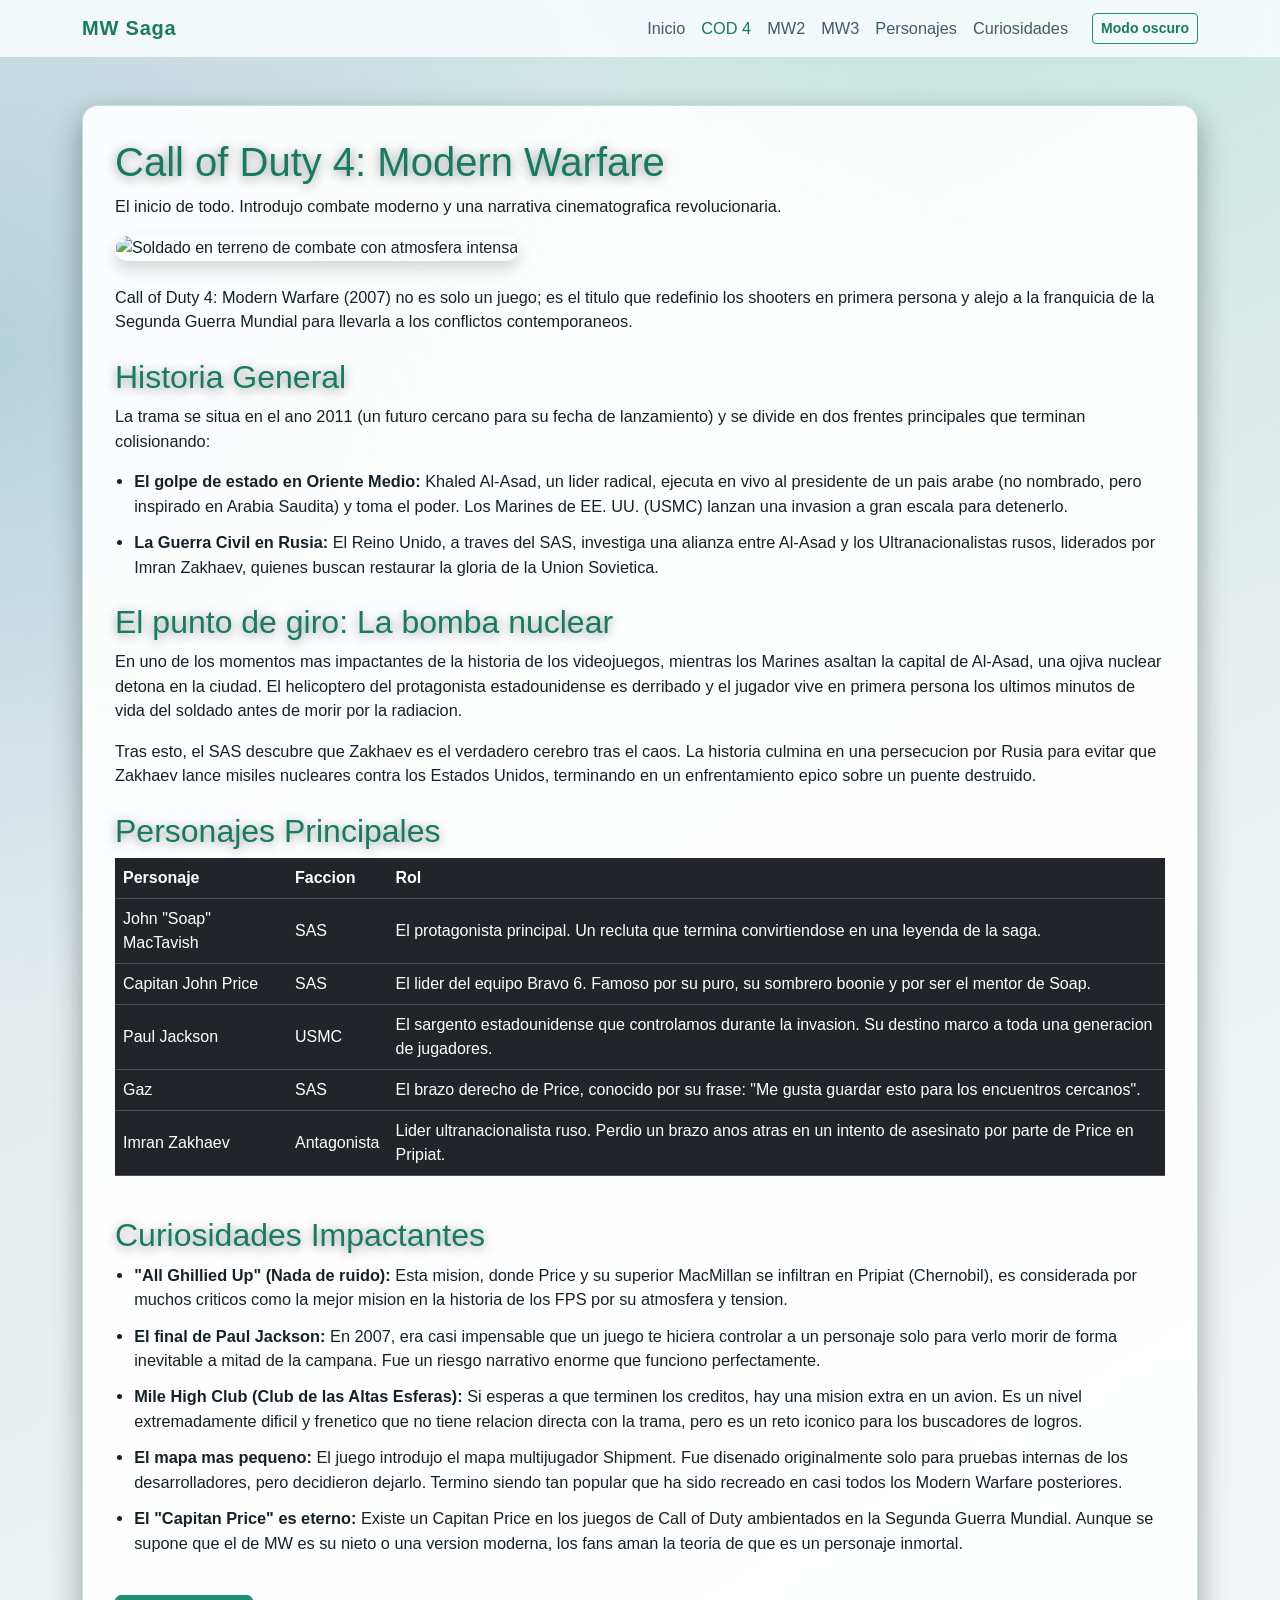
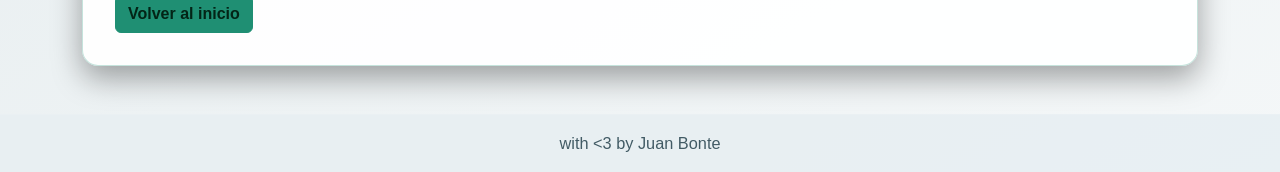
==== cod4.html @ b8493500 "Add initial HTML structure and content for Modern Warfare saga pages - Created index.html with a her" ====
<!DOCTYPE html>
<html lang="es">
<head>
    <meta charset="UTF-8">
    <meta name="viewport" content="width=device-width, initial-scale=1">
    <link href="https://cdn.jsdelivr.net/npm/bootstrap@5.3.8/dist/css/bootstrap.min.css" rel="stylesheet">
    <link href="styles.css" rel="stylesheet">
    <title>COD 4</title>
</head>
<body>
    <nav class="navbar navbar-expand-lg navbar-dark">
        <div class="container">
            <a class="navbar-brand" href="index.html">MW Saga</a>
            <button class="navbar-toggler" type="button" data-bs-toggle="collapse" data-bs-target="#menu"
                aria-controls="menu" aria-expanded="false" aria-label="Abrir menu de navegacion">
                <span class="navbar-toggler-icon"></span>
            </button>
            <div class="collapse navbar-collapse" id="menu">
                <ul class="navbar-nav ms-auto">
                    <li class="nav-item"><a class="nav-link" href="index.html">Inicio</a></li>
                    <li class="nav-item"><a class="nav-link active" href="cod4.html" aria-current="page">COD 4</a></li>
                    <li class="nav-item"><a class="nav-link" href="mw2.html">MW2</a></li>
                    <li class="nav-item"><a class="nav-link" href="mw3.html">MW3</a></li>
                    <li class="nav-item"><a class="nav-link" href="personajes.html">Personajes</a></li>
                    <li class="nav-item"><a class="nav-link" href="curiosidades.html">Curiosidades</a></li>
                </ul>
                <button class="btn btn-sm btn-outline-accent ms-lg-3 mt-3 mt-lg-0" type="button" id="themeToggle"
                    aria-label="Cambiar entre tema claro y oscuro">
                    Tema
                </button>
            </div>
        </div>
    </nav>

    <main class="container page-section">
        <section class="content-card fade-in delay-1">
            <h1>Call of Duty 4: Modern Warfare</h1>
            <p>
                El inicio de todo. Introdujo combate moderno y una narrativa cinematografica revolucionaria.
            </p>
            <img src="https://static.wikia.nocookie.net/cod/images/b/b9/Car%C3%A1tula_COD4_MW.jpg/revision/latest?cb=20100107222404&path-prefix=es"
                class="img-fluid rounded-4 shadow content-image fade-in delay-2"
                alt="Soldado en terreno de combate con atmosfera intensa">

            <div class="mt-4 fade-in delay-2">
                <p>
                    Call of Duty 4: Modern Warfare (2007) no es solo un juego; es el titulo que redefinio
                    los shooters en primera persona y alejo a la franquicia de la Segunda Guerra Mundial
                    para llevarla a los conflictos contemporaneos.
                </p>

                <h2 class="mt-4">Historia General</h2>
                <p>
                    La trama se situa en el ano 2011 (un futuro cercano para su fecha de lanzamiento)
                    y se divide en dos frentes principales que terminan colisionando:
                </p>
                <ul class="curiosity-list">
                    <li>
                        <strong>El golpe de estado en Oriente Medio:</strong> Khaled Al-Asad,
                        un lider radical, ejecuta en vivo al presidente de un pais arabe
                        (no nombrado, pero inspirado en Arabia Saudita) y toma el poder.
                        Los Marines de EE. UU. (USMC) lanzan una invasion a gran escala para detenerlo.
                    </li>
                    <li>
                        <strong>La Guerra Civil en Rusia:</strong> El Reino Unido, a traves del SAS,
                        investiga una alianza entre Al-Asad y los Ultranacionalistas rusos,
                        liderados por Imran Zakhaev, quienes buscan restaurar la gloria
                        de la Union Sovietica.
                    </li>
                </ul>

                <h2 class="mt-4">El punto de giro: La bomba nuclear</h2>
                <p>
                    En uno de los momentos mas impactantes de la historia de los videojuegos,
                    mientras los Marines asaltan la capital de Al-Asad, una ojiva nuclear detona
                    en la ciudad. El helicoptero del protagonista estadounidense es derribado y
                    el jugador vive en primera persona los ultimos minutos de vida del soldado
                    antes de morir por la radiacion.
                </p>
                <p>
                    Tras esto, el SAS descubre que Zakhaev es el verdadero cerebro tras el caos.
                    La historia culmina en una persecucion por Rusia para evitar que Zakhaev lance
                    misiles nucleares contra los Estados Unidos, terminando en un enfrentamiento
                    epico sobre un puente destruido.
                </p>

                <h2 class="mt-4">Personajes Principales</h2>
                <div class="table-responsive">
                    <table class="table table-dark table-hover align-middle">
                        <thead>
                            <tr>
                                <th>Personaje</th>
                                <th>Faccion</th>
                                <th>Rol</th>
                            </tr>
                        </thead>
                        <tbody>
                            <tr>
                                <td>John "Soap" MacTavish</td>
                                <td>SAS</td>
                                <td>El protagonista principal. Un recluta que termina convirtiendose en una leyenda de la saga.</td>
                            </tr>
                            <tr>
                                <td>Capitan John Price</td>
                                <td>SAS</td>
                                <td>El lider del equipo Bravo 6. Famoso por su puro, su sombrero boonie y por ser el mentor de Soap.</td>
                            </tr>
                            <tr>
                                <td>Paul Jackson</td>
                                <td>USMC</td>
                                <td>El sargento estadounidense que controlamos durante la invasion. Su destino marco a toda una generacion de jugadores.</td>
                            </tr>
                            <tr>
                                <td>Gaz</td>
                                <td>SAS</td>
                                <td>El brazo derecho de Price, conocido por su frase: "Me gusta guardar esto para los encuentros cercanos".</td>
                            </tr>
                            <tr>
                                <td>Imran Zakhaev</td>
                                <td>Antagonista</td>
                                <td>Lider ultranacionalista ruso. Perdio un brazo anos atras en un intento de asesinato por parte de Price en Pripiat.</td>
                            </tr>
                        </tbody>
                    </table>
                </div>

                <h2 class="mt-4">Curiosidades Impactantes</h2>
                <ul class="curiosity-list">
                    <li>
                        <strong>"All Ghillied Up" (Nada de ruido):</strong>
                        Esta mision, donde Price y su superior MacMillan se infiltran en Pripiat
                        (Chernobil), es considerada por muchos criticos como la mejor mision en la
                        historia de los FPS por su atmosfera y tension.
                    </li>
                    <li>
                        <strong>El final de Paul Jackson:</strong>
                        En 2007, era casi impensable que un juego te hiciera controlar a un personaje
                        solo para verlo morir de forma inevitable a mitad de la campana.
                        Fue un riesgo narrativo enorme que funciono perfectamente.
                    </li>
                    <li>
                        <strong>Mile High Club (Club de las Altas Esferas):</strong>
                        Si esperas a que terminen los creditos, hay una mision extra en un avion.
                        Es un nivel extremadamente dificil y frenetico que no tiene relacion directa
                        con la trama, pero es un reto iconico para los buscadores de logros.
                    </li>
                    <li>
                        <strong>El mapa mas pequeno:</strong>
                        El juego introdujo el mapa multijugador Shipment. Fue disenado originalmente
                        solo para pruebas internas de los desarrolladores, pero decidieron dejarlo.
                        Termino siendo tan popular que ha sido recreado en casi todos los
                        Modern Warfare posteriores.
                    </li>
                    <li>
                        <strong>El "Capitan Price" es eterno:</strong>
                        Existe un Capitan Price en los juegos de Call of Duty ambientados en la
                        Segunda Guerra Mundial. Aunque se supone que el de MW es su nieto o una
                        version moderna, los fans aman la teoria de que es un personaje inmortal.
                    </li>
                </ul>
            </div>

            <a href="index.html" class="btn btn-accent mt-4">Volver al inicio</a>
        </section>
    </main>

    <footer class="footer text-center">
        <p>with &lt;3 by Juan Bonte</p>
    </footer>

    <script src="https://cdn.jsdelivr.net/npm/bootstrap@5.3.8/dist/js/bootstrap.bundle.min.js"></script>
    <script src="script.js"></script>
</body>
</html>
---- styles.css ----
:root {
	--bg-primary: #080c0f;
	--bg-secondary: #10171d;
	--surface: rgba(18, 28, 34, 0.9);
	--text-primary: #eaf6f5;
	--text-muted: #b6c9c7;
	--accent: #12cc87;
	--accent-strong: #0fe29a;
	--border: rgba(18, 204, 135, 0.35);
	--nav-bg: rgba(6, 11, 14, 0.9);
	--footer-bg: rgba(4, 7, 9, 0.95);
}

body[data-theme="light"] {
	--bg-primary: #dbe5e8;
	--bg-secondary: #f4f7f8;
	--surface: rgba(255, 255, 255, 0.92);
	--text-primary: #132229;
	--text-muted: #425b65;
	--accent: #1f8f73;
	--accent-strong: #167b61;
	--border: rgba(31, 143, 115, 0.25);
	--nav-bg: rgba(249, 252, 253, 0.88);
	--footer-bg: rgba(232, 240, 243, 0.95);
}

body {
	min-height: 100vh;
	color: var(--text-primary);
	font-family: "Trebuchet MS", "Segoe UI", sans-serif;
	background:
		radial-gradient(circle at 80% -10%, rgba(18, 204, 135, 0.16), transparent 40%),
		radial-gradient(circle at 0% 20%, rgba(23, 126, 163, 0.2), transparent 35%),
		linear-gradient(150deg, var(--bg-primary), var(--bg-secondary));
}

.navbar {
	background: var(--nav-bg);
	border-bottom: 1px solid rgba(255, 255, 255, 0.08);
	backdrop-filter: blur(6px);
}

.navbar-brand {
	color: var(--accent-strong);
	font-weight: 700;
	letter-spacing: 0.04em;
}

.nav-link {
	color: var(--text-muted);
}

.nav-link:hover,
.nav-link.active {
	color: var(--accent-strong) !important;
}

.btn-outline-accent {
	border-color: var(--accent);
	color: var(--accent-strong);
	font-weight: 600;
}

.btn-outline-accent:hover {
	background: var(--accent);
	border-color: var(--accent);
	color: #041e14;
}

.hero {
	padding: 7rem 1rem;
	background:
		linear-gradient(120deg, rgba(8, 12, 15, 0.9), rgba(16, 44, 36, 0.72)),
		url("https://encrypted-tbn0.gstatic.com/images?q=tbn:ANd9GcRF322zccZnm2xFws5Xa_e3-TUmlehtG5Pqtg&s") center/cover;
	border-bottom: 1px solid rgba(255, 255, 255, 0.08);
}

.hero h1,
h1,
h2 {
	color: var(--accent-strong);
	text-shadow: 0 2px 12px rgba(0, 0, 0, 0.45);
}

.hero-subtitle {
	max-width: 680px;
	margin: 0.75rem auto 1.5rem;
	color: var(--text-primary);
	font-size: 1.15rem;
}

p,
li {
	color: var(--text-primary);
	font-size: 1.02rem;
}

.page-section {
	margin-top: 3rem;
	margin-bottom: 3rem;
}

.content-card {
	padding: 2rem;
	border: 1px solid var(--border);
	border-radius: 1rem;
	background: var(--surface);
	box-shadow: 0 12px 30px rgba(0, 0, 0, 0.35);
}

.content-image {
	width: 100%;
	border: 1px solid rgba(255, 255, 255, 0.15);
}

.btn-accent {
	background-color: var(--accent);
	border-color: var(--accent);
	color: #032416;
	font-weight: 700;
}

.btn-accent:hover {
	background-color: var(--accent-strong);
	border-color: var(--accent-strong);
	color: #00150d;
}

.character-list .list-group-item {
	background-color: rgba(8, 12, 15, 0.65);
	border-color: rgba(255, 255, 255, 0.14);
	color: var(--text-primary);
	padding: 0.9rem 1rem;
}

.character-list .list-group-item:hover {
	background-color: rgba(18, 204, 135, 0.2);
}

.character-trigger {
	width: 100%;
	padding: 0;
	background: transparent;
	border: 0;
	text-align: left;
	color: inherit;
	font-size: 1.02rem;
	font-weight: 600;
}

.character-trigger:focus-visible {
	outline: 2px solid var(--accent-strong);
	outline-offset: 3px;
	border-radius: 0.2rem;
}

.character-detail {
	margin-bottom: 1.25rem;
	padding: 1.25rem;
	border: 1px solid var(--border);
	border-radius: 0.85rem;
	background: rgba(7, 11, 14, 0.55);
	animation: reveal-up 320ms ease;
}

.character-inline-panel {
	margin-top: 0.9rem;
	margin-bottom: 0;
}

.character-photo {
	width: 100%;
	max-width: 360px;
	margin: 0.35rem 0 1rem;
	border: 1px solid rgba(255, 255, 255, 0.18);
	object-fit: cover;
}

.curiosity-list {
	padding-left: 1.2rem;
}

.curiosity-list li {
	margin-bottom: 0.75rem;
}

.footer {
	margin-top: auto;
	padding: 1rem;
	background-color: var(--footer-bg);
	border-top: 1px solid rgba(255, 255, 255, 0.08);
}

.footer p {
	margin: 0;
	color: var(--text-muted);
}

.fade-in,
.stagger-item {
	opacity: 0;
	transform: translateY(16px);
	animation: reveal-up 600ms ease forwards;
}

.delay-1 {
	animation-delay: 120ms;
}

.delay-2 {
	animation-delay: 240ms;
}

.delay-3 {
	animation-delay: 360ms;
}

@keyframes reveal-up {
	from {
		opacity: 0;
		transform: translateY(16px);
	}

	to {
		opacity: 1;
		transform: translateY(0);
	}
}

@media (prefers-reduced-motion: reduce) {
	.fade-in,
	.stagger-item {
		opacity: 1;
		transform: none;
		animation: none;
	}
}

@media (max-width: 767px) {
	.hero {
		padding: 5rem 1rem;
	}

	.content-card {
		padding: 1.25rem;
	}

	.hero-subtitle {
		font-size: 1rem;
	}
}
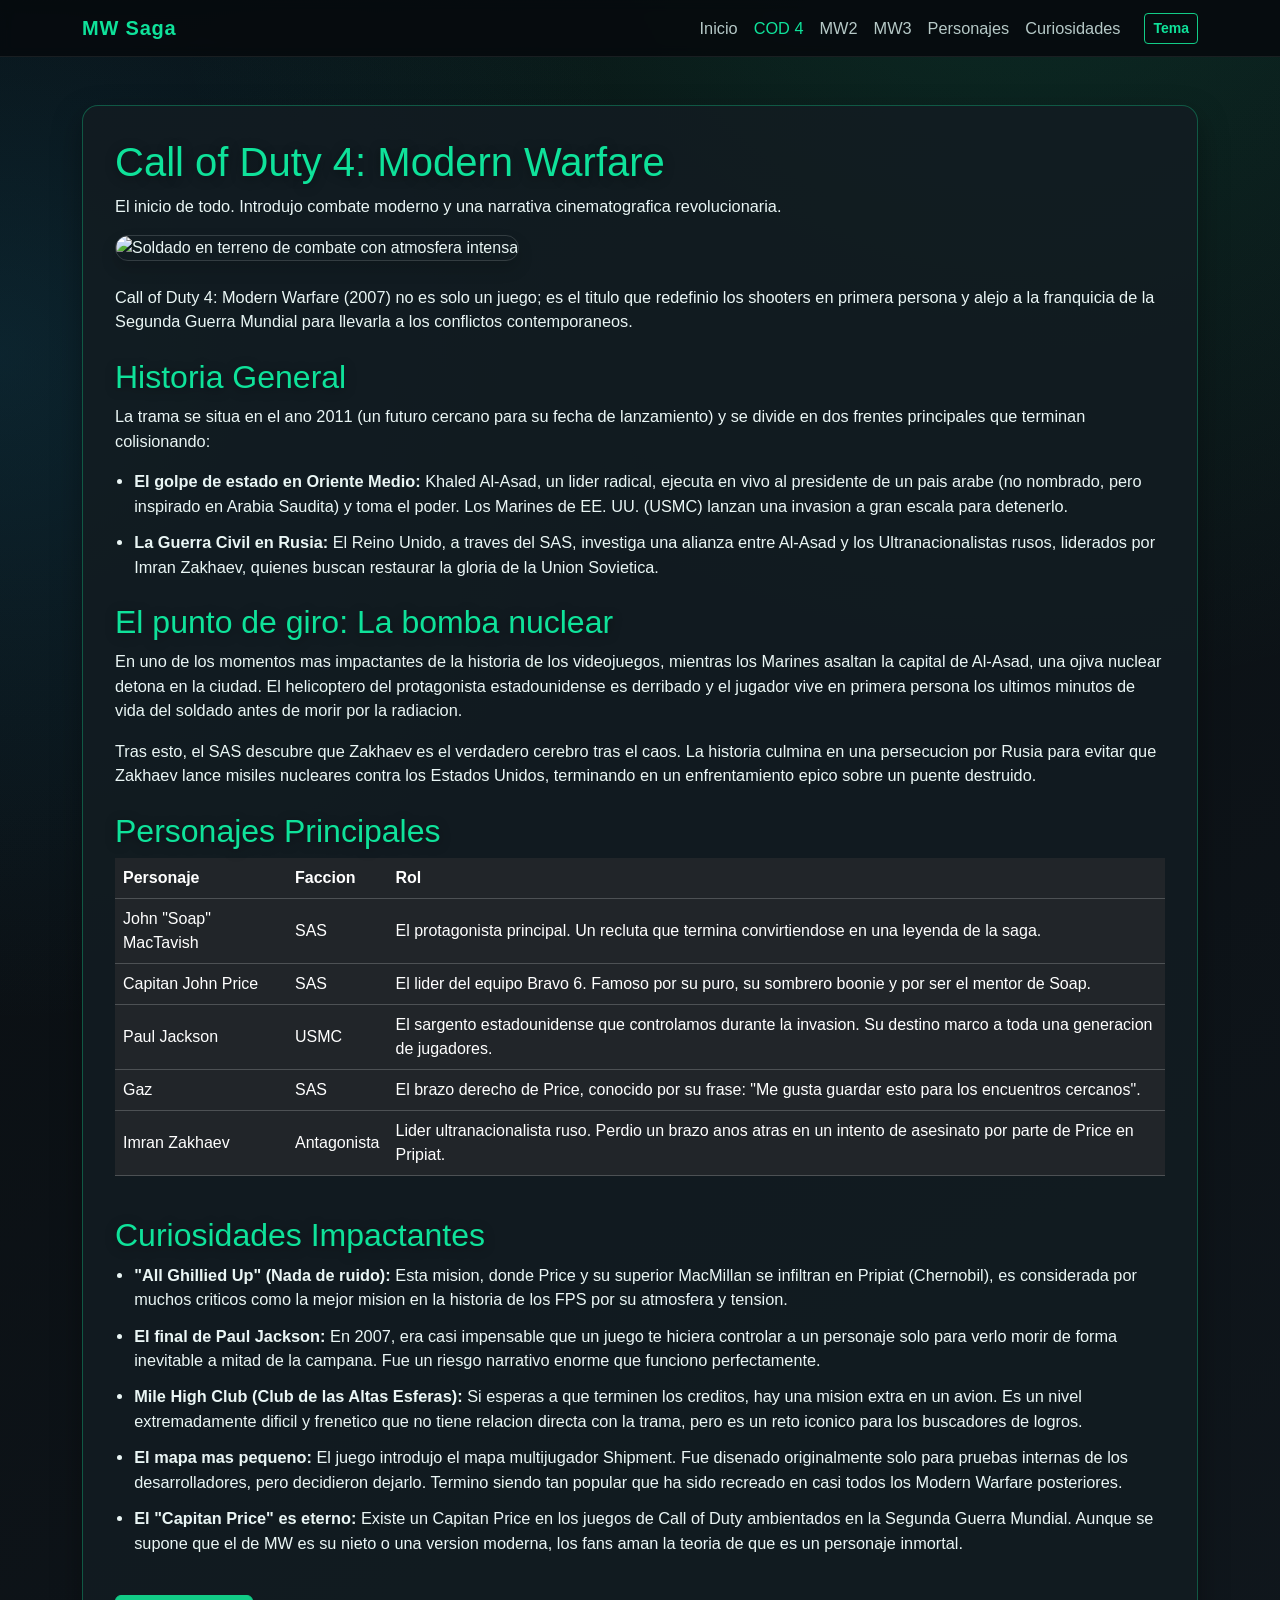
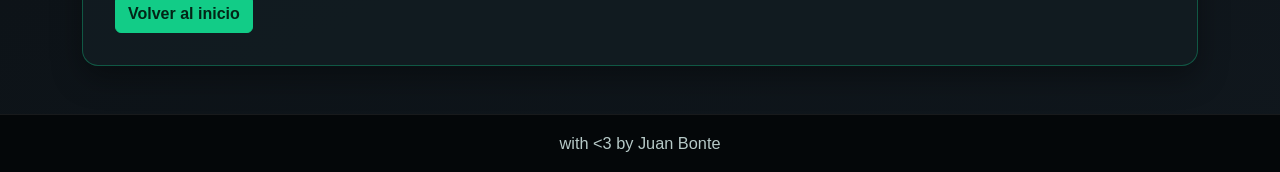
==== commit 1b91cc8b: "Add detailed descriptions and metadata to HTML pages, enhance JavaScript interactivity, and implemen" ====
--- a/cod4.html
+++ b/cod4.html
@@ -1,6 +1,13 @@
+<!--
+  Página: Call of Duty 4 Modern Warfare
+  Propósito: Mostrar información detallada sobre el primer juego de la trilogia
+  Contiene: Historia, tabla de personajes, curiosidades e imagen descriptiva
+  Estructura: Usa Bootstrap para responsive design y estilos.css para tema personalizado
+-->
 <!DOCTYPE html>
 <html lang="es">
 <head>
+    <!-- Metadatos obligatorios para navegadores modernos -->
     <meta charset="UTF-8">
     <meta name="viewport" content="width=device-width, initial-scale=1">
     <link href="https://cdn.jsdelivr.net/npm/bootstrap@5.3.8/dist/css/bootstrap.min.css" rel="stylesheet">
@@ -8,8 +15,12 @@
     <title>COD 4</title>
 </head>
 <body>
+    <!-- Barra de navegación principal: aparece en todas las páginas para facilitar la navegación -->
+    <!-- navbar-expand-lg: menú colapsable en pantallas pequeñas -->
+    <!-- navbar-dark: estilo oscuro que combina con el tema de la saga -->
     <nav class="navbar navbar-expand-lg navbar-dark">
         <div class="container">
+            <!-- Logo del sitio que enlaza a la página principal -->
             <a class="navbar-brand" href="index.html">MW Saga</a>
             <button class="navbar-toggler" type="button" data-bs-toggle="collapse" data-bs-target="#menu"
                 aria-controls="menu" aria-expanded="false" aria-label="Abrir menu de navegacion">
@@ -32,6 +43,7 @@
         </div>
     </nav>
 
+    <!-- Contenido principal de la página -->
     <main class="container page-section">
         <section class="content-card fade-in delay-1">
             <h1>Call of Duty 4: Modern Warfare</h1>
@@ -84,6 +96,8 @@
                     epico sobre un puente destruido.
                 </p>
 
+                <!-- Tabla de personajes: muestra información de 5 personajes clave del juego -->
+                <!-- table-responsive: garantiza que la tabla sea visible en dispositivos móviles -->
                 <h2 class="mt-4">Personajes Principales</h2>
                 <div class="table-responsive">
                     <table class="table table-dark table-hover align-middle">
--- a/styles.css
+++ b/styles.css
@@ -1,3 +1,14 @@
+/*
+  SISTEMA DE VARIABLES CSS - ARQUITECTURA DE TEMAS
+  Estas variables controlan toda la paleta de colores del sitio.
+  El tema se cambia modificando el atributo data-theme en el elemento body (realizado por JavaScript).
+
+  VARIABLES TEMA OSCURO (por defecto):
+  - --bg-primary: color de fondo principal (muy oscuro)
+  - --accent-strong: color destacado vibrante (verde claro) para atraer atención
+  - --text-primary: texto principal (claro para contraste)
+  - --border: color de bordes (verde con transparencia)
+*/
 :root {
 	--bg-primary: #080c0f;
 	--bg-secondary: #10171d;
@@ -11,6 +22,12 @@
 	--footer-bg: rgba(4, 7, 9, 0.95);
 }
 
+/*
+  TEMA CLARO - Sobrescribe variables :root cuando usuario selecciona tema light
+  El selector body[data-theme="light"] tiene mayor especificidad, por eso sus estilos prevalecen
+  Todos los elementos que usan var(--bg-primary), var(--accent-strong), etc.
+  automáticamente reciben estos valores en lugar de los del :root
+*/
 body[data-theme="light"] {
 	--bg-primary: #dbe5e8;
 	--bg-secondary: #f4f7f8;
@@ -24,6 +41,13 @@
 	--footer-bg: rgba(232, 240, 243, 0.95);
 }
 
+/*
+  ESTILOS BASE DEL ELEMENTO BODY
+  - min-height: 100vh: asegura que body ocupe al menos toda la altura de pantalla
+  - color: usa variable CSS que cambia según tema (oscuro o claro)
+  - background: gradiente radiante doble + gradiente lineal para atmosfera cinematográfica
+  - Todos los colores usan variables CSS para permitir cambio de tema dinámico
+*/
 body {
 	min-height: 100vh;
 	color: var(--text-primary);
@@ -34,6 +58,12 @@
 		linear-gradient(150deg, var(--bg-primary), var(--bg-secondary));
 }
 
+/*
+  BARRA DE NAVEGACIÓN - Componente permanente en todas las páginas
+  - background: variable para aplicar transparencia según tema
+  - backdrop-filter: blur crea efecto glassmorphism (vidrio translúcido moderno)
+  - border-bottom: define separación visual del contenido principal
+*/
 .navbar {
 	background: var(--nav-bg);
 	border-bottom: 1px solid rgba(255, 255, 255, 0.08);
@@ -55,6 +85,13 @@
 	color: var(--accent-strong) !important;
 }
 
+/*
+  BOTÓN DE TEMA CLARO/OSCURO
+  - Este botón se encuentra en la navbar de todas las páginas
+  - Al hacer click dispara la función inicializarTema() en script.js
+  - El texto cambia dinámicamente: "Modo claro" o "Modo oscuro" según tema activo
+  - Usa variables CSS para mantener colores consistentes con el tema
+*/
 .btn-outline-accent {
 	border-color: var(--accent);
 	color: var(--accent-strong);
@@ -67,6 +104,14 @@
 	color: #041e14;
 }
 
+/*
+  SECCIÓN HERO - Primera vista del usuario
+  - Ocupa mucho espacio visual para impacto inmediato
+  - background: combina overlay oscuro con imagen de fondo
+  - El overlay (linear-gradient) asegura texto legible sobre la imagen
+  - padding: 7rem genera espacio para contenido y efectos visuales
+  - Esta es la sección más importante para captar atención del visitante
+*/
 .hero {
 	padding: 7rem 1rem;
 	background:
@@ -129,6 +174,13 @@
 .character-list .list-group-item {
 	background-color: rgba(8, 12, 15, 0.65);
 	border-color: rgba(255, 255, 255, 0.14);
+/*
+  BOTÓN DE PERSONAJE - Elemento interactivo que abre panels de biografía
+  - width: 100%: permite hacer click en cualquier parte del área
+  - background: transparent y border: 0: estilo limpio y minimalista
+  - text-align: left: alinea el texto del nombre a la izquierda
+  - Este botón tiene atributo data-target="{nombre}" para identificar qué panel abrir
+*/
 	color: var(--text-primary);
 	padding: 0.9rem 1rem;
 }
@@ -147,6 +199,14 @@
 	font-size: 1.02rem;
 	font-weight: 600;
 }
+/*
+  PANEL DE BIOGRAFÍA DE PERSONAJE
+  - Se oculta inicialmente con atributo hidden en HTML
+  - Cuando se hace click, JavaScript remueve el hidden para mostrar contenido
+  - animation: reveal-up: hace que el panel aparezca suavemente desde abajo
+  - background translúcido: permite ver gradiente de fondo a través del panel
+  - border-radius: esquinas redondeadas para look moderno
+*/
 
 .character-trigger:focus-visible {
 	outline: 2px solid var(--accent-strong);
@@ -188,6 +248,14 @@
 	margin-top: auto;
 	padding: 1rem;
 	background-color: var(--footer-bg);
+/*
+  ANIMACIONES DE ENTRADA
+  - .fade-in: aplica a secciones principales
+  - .stagger-item: aplica a elementos listados para crear efecto secuencial
+  - El estado inicial (opacity: 0, translateY) es el "antes"
+  - animation: forwards asegura que elemento queda en estado "después" al terminar
+  - Elementos comienzan invisibles y más abajo, luego aparecen hacia arriba
+*/
 	border-top: 1px solid rgba(255, 255, 255, 0.08);
 }
 
@@ -195,11 +263,26 @@
 	margin: 0;
 	color: var(--text-muted);
 }
+/*
+  CLASES DE RETRASO DE ANIMACIÓN
+  - .delay-1, .delay-2, .delay-3: retrasan inicio de animación
+  - Esto crea efecto visual de "cascada" donde elementos aparecen uno tras otro
+  - Ejemplo: primer elemento sin delay, segundo con delay-1, tercero con delay-2
+  - Mejora la experiencia visual al cargar la página
+*/
 
 .fade-in,
 .stagger-item {
 	opacity: 0;
 	transform: translateY(16px);
+/*
+  DEFINICIÓN DE ANIMACIÓN: reveal-up (aparición hacia arriba)
+  - from: estado inicial (invisible, 16px más abajo)
+  - to: estado final (visible, posición original)
+  - Duración: controlada por animation: XXms en clase que la usa
+  - Se aplica a elementos .fade-in y .stagger-item
+  - Efecto visual: elemento aparece suavemente desde abajo hacia posición final
+*/
 	animation: reveal-up 600ms ease forwards;
 }
 
@@ -212,6 +295,13 @@
 }
 
 .delay-3 {
+/*
+  ACCESIBILIDAD: Respeto a preferencias de movimiento reducido
+  - Algunos usuarios tienen sensibilidad a animaciones rápidas o movimiento excesivo
+  - prefers-reduced-motion: reduce checkea esta preferencia en el sistema operativo
+  - Cuando está activada, desactivamos todas las animaciones (animation: none)
+  - Elemento sigue siendo visible pero sin movimiento: opacity: 1, transform: none
+*/
 	animation-delay: 360ms;
 }
 
@@ -221,6 +311,13 @@
 		transform: translateY(16px);
 	}
 
+/*
+  RESPONSIVE DESIGN - Media queries para dispositivos móviles
+  - max-width: 767px: aplica estilos para tablets y teléfonos
+  - Reduce padding y tamaños de fuente para pantallas pequeñas
+  - Ejemplo: hero en móvil tiene menos padding que en desktop
+  - Bootstrap ya maneja muchos estilos responsive, pero aquí hacemos ajustes personalizados
+*/
 	to {
 		opacity: 1;
 		transform: translateY(0);
